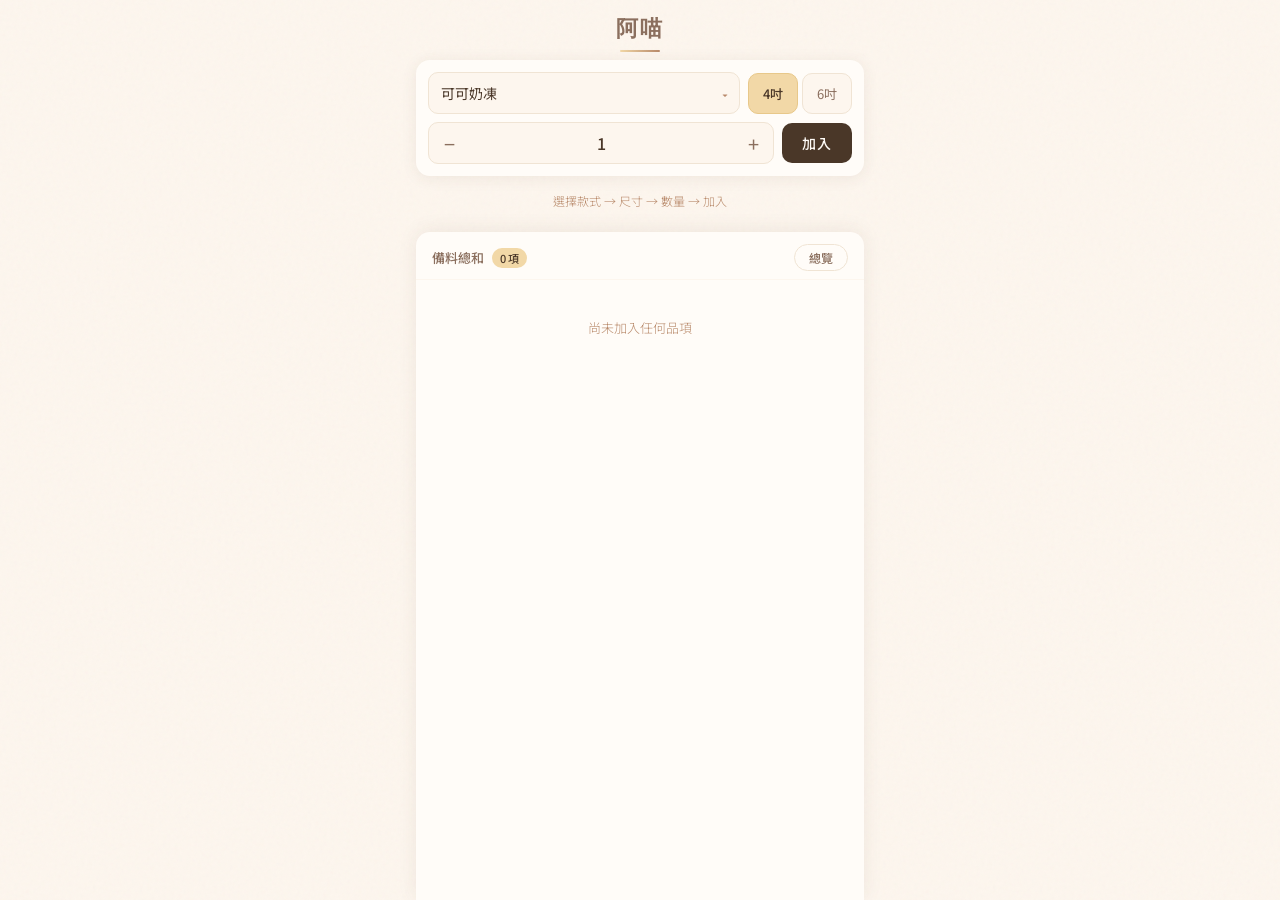
==== index.html @ 3826765e "阿喵 備料計算機 v2.2 (PWA)" ====
<!DOCTYPE html>
<!-- v2.2 updated 2026-09-03 -->
<html lang="zh-TW">
<head>
<meta charset="UTF-8">
<meta name="viewport" content="width=device-width, initial-scale=1.0, maximum-scale=1.0, user-scalable=no, viewport-fit=cover">
<title>阿喵 備料計算機</title>
<link rel="manifest" href="manifest.json">
<link rel="apple-touch-icon" href="apple-touch-icon.png">
<meta name="apple-mobile-web-app-capable" content="yes">
<meta name="mobile-web-app-capable" content="yes">
<meta name="apple-mobile-web-app-title" content="阿喵">
<meta name="apple-mobile-web-app-status-bar-style" content="default">
<meta name="theme-color" content="#FDF6EE">
<link href="https://fonts.googleapis.com/css2?family=Cormorant+Garamond:wght@400;600&family=Noto+Sans+TC:wght@300;400;500;600&display=swap" rel="stylesheet">
<style>
:root {
  --cream: #FDF6EE;
  --cream-dark: #F0E4D4;
  --butter: #F2D8A7;
  --butter-deep: #E8C88A;
  --caramel: #B8896A;
  --mocha: #8B6F5E;
  --dark: #4A3728;
  --white: #FFFCF8;
}

* { margin:0; padding:0; box-sizing:border-box; -webkit-tap-highlight-color:transparent; }

body {
  font-family:'Noto Sans TC',sans-serif;
  background:var(--cream);
  color:var(--dark);
  height:100vh;
  height:100dvh;
  overflow:hidden;
  font-weight:300;
  position:relative;
}

body::before {
  content:'';position:fixed;inset:0;
  background-image:url("data:image/svg+xml,%3Csvg viewBox='0 0 256 256' xmlns='http://www.w3.org/2000/svg'%3E%3Cfilter id='n'%3E%3CfeTurbulence type='fractalNoise' baseFrequency='0.9' numOctaves='4' stitchTiles='stitch'/%3E%3C/filter%3E%3Crect width='100%25' height='100%25' filter='url(%23n)' opacity='0.03'/%3E%3C/svg%3E");
  pointer-events:none;z-index:0;
}

.app {
  height:100vh; height:100dvh;
  max-width:480px; margin:0 auto;
  display:flex; flex-direction:column;
  position:relative; z-index:1;
  padding:0 16px;
}

header {
  text-align:center;
  padding:calc(14px + env(safe-area-inset-top)) 0 8px;
  flex-shrink:0;
}
.logo { font-family:'Cormorant Garamond',serif; font-size:22px; font-weight:600; color:var(--mocha); letter-spacing:2px; }
.logo-line { width:40px; height:2px; background:linear-gradient(90deg,var(--butter),var(--caramel)); margin:6px auto 0; border-radius:2px; }

/* Builder */
.builder {
  flex-shrink:0;
  background:var(--white);
  border-radius:14px;
  box-shadow:0 2px 16px rgba(74,55,40,0.08);
  padding:12px;
  margin-bottom:10px;
}

.builder-row { display:flex; gap:8px; align-items:center; }

.select-wrap { flex:1; position:relative; }

.select-wrap select {
  width:100%;
  padding:10px 32px 10px 12px;
  border:1.5px solid var(--cream-dark);
  border-radius:10px;
  background:var(--cream);
  font-family:'Noto Sans TC',sans-serif;
  font-size:14px; font-weight:400; color:var(--dark);
  appearance:none; cursor:pointer;
  transition:border-color 0.2s;
}
.select-wrap select:focus { outline:none; border-color:var(--butter-deep); }
.select-wrap::after { content:'▾'; position:absolute; right:12px; top:50%; transform:translateY(-50%); font-size:12px; color:var(--caramel); pointer-events:none; }

.size-pills { display:flex; gap:4px; flex-shrink:0; }

.size-pill {
  padding:10px 14px;
  border:1.5px solid var(--cream-dark);
  border-radius:10px;
  background:var(--cream);
  font-family:'Noto Sans TC',sans-serif;
  font-size:13px; font-weight:400; color:var(--mocha);
  cursor:pointer; transition:all 0.2s;
}
.size-pill.active { background:var(--butter); border-color:var(--butter-deep); color:var(--dark); font-weight:500; }

.builder-row2 { display:flex; gap:8px; align-items:center; margin-top:8px; }

.qty-row {
  display:flex; align-items:center; gap:4px;
  background:var(--cream); border:1.5px solid var(--cream-dark);
  border-radius:10px; padding:2px; flex:1;
}

.qty-btn {
  width:36px; height:36px;
  border:none; background:none;
  font-size:20px; color:var(--mocha);
  cursor:pointer; border-radius:8px;
  font-family:'Noto Sans TC',sans-serif;
  transition:background 0.15s;
  display:flex;align-items:center;justify-content:center;
}
.qty-btn:active { background:var(--butter); }

.qty-num { flex:1; text-align:center; font-size:16px; font-weight:500; color:var(--dark); }

.add-btn {
  padding:10px 20px; border:none; border-radius:10px;
  background:var(--dark); color:var(--white);
  font-family:'Noto Sans TC',sans-serif;
  font-size:14px; font-weight:500; cursor:pointer;
  transition:all 0.2s; letter-spacing:1px; flex-shrink:0;
}
.add-btn:active { transform:scale(0.96); opacity:0.9; }

/* Order tags */
.order-area { flex-shrink:0; min-height:36px; margin-bottom:10px; }

.order-tags { display:flex; flex-wrap:wrap; gap:6px; align-items:center; }

.order-tag {
  display:inline-flex; align-items:center; gap:6px;
  background:var(--white); border:1px solid var(--cream-dark);
  border-radius:20px; padding:5px 8px 5px 12px;
  font-size:12px; color:var(--dark); font-weight:400;
  animation:popIn 0.25s ease-out;
}
.order-tag .tag-x {
  width:18px;height:18px; border:none; background:var(--cream);
  border-radius:50%; font-size:11px; color:var(--caramel);
  cursor:pointer; display:flex;align-items:center;justify-content:center;
  font-family:'Noto Sans TC',sans-serif;
}
.order-tag .tag-x:active { background:var(--cream-dark); }

.clear-all {
  font-size:11px; color:var(--caramel); background:none;
  border:1px dashed var(--cream-dark); border-radius:20px;
  padding:5px 12px; cursor:pointer; font-family:'Noto Sans TC',sans-serif;
}
.clear-all:active { background:var(--cream); }

.empty-hint { text-align:center; font-size:12px; color:var(--caramel); padding:6px 0; }

/* Result */
.result-area {
  flex:1; background:var(--white);
  border-radius:14px 14px 0 0;
  box-shadow:0 -2px 20px rgba(74,55,40,0.08);
  display:flex; flex-direction:column;
  overflow:hidden; min-height:0;
}

.result-header {
  padding:12px 16px 8px; font-size:13px; font-weight:500; color:var(--mocha);
  flex-shrink:0; display:flex; align-items:center; gap:8px;
  border-bottom:1px solid var(--cream);
}

.result-badge {
  background:var(--butter); color:var(--dark);
  font-size:11px; font-weight:500; padding:2px 8px; border-radius:20px;
}

.result-scroll {
  flex:1; overflow-y:auto; padding:8px 12px calc(20px + env(safe-area-inset-bottom));
  -webkit-overflow-scrolling:touch;
}

.result-grid { display:grid; grid-template-columns:1fr 1fr; gap:6px; }

.group-block { margin-bottom:14px; transition:opacity 0.3s; }
.group-block:last-child { margin-bottom:0; }
.group-block.done { opacity:0.35; }
.group-block.done .group-title { text-decoration:line-through; }
.group-title {
  font-size:13px; font-weight:500; color:var(--mocha);
  margin-bottom:8px; display:flex; align-items:center; gap:8px;
  cursor:pointer;
}
.group-check {
  width:20px; height:20px; border-radius:6px;
  border:1.5px solid var(--cream-dark); background:var(--white);
  display:flex; align-items:center; justify-content:center;
  flex-shrink:0; transition:all 0.2s;
  font-size:12px; color:transparent;
}
.group-block.done .group-check {
  background:var(--caramel); border-color:var(--caramel); color:var(--white);
}
.group-sizes {
  font-size:11px; font-weight:400; color:var(--caramel);
  background:var(--cream); padding:2px 8px; border-radius:10px;
}

.r-item {
  display:flex; justify-content:space-between; align-items:center;
  padding:10px 12px; background:var(--cream); border-radius:10px;
}
.r-name { font-size:13px; color:var(--dark); font-weight:400; }
.r-note { font-size:11px; color:var(--caramel); font-weight:400; margin-right:3px; }
.r-cream-b { background:#F0D6DC; border:1.5px solid #DBBEC6; }
.r-cream-b .r-name { font-weight:500; color:var(--dark); }
.r-gelatin { background:#E8E0D4; border:1.5px solid #D4C9BB; }
.r-gelatin .r-name { font-weight:500; color:var(--dark); }
.r-amt { font-family:'Noto Sans TC',sans-serif; font-size:17px; font-weight:700; color:var(--dark); }
.r-unit { font-family:'Noto Sans TC',sans-serif; font-size:11px; font-weight:300; color:var(--caramel); margin-left:1px; }

.result-empty { text-align:center; padding:30px 0; font-size:13px; color:var(--caramel); font-weight:300; }

/* Overview button */
.overview-btn {
  margin-left:auto;
  padding:4px 14px;
  border:1.5px solid var(--cream-dark);
  border-radius:20px;
  background:var(--white);
  font-family:'Noto Sans TC',sans-serif;
  font-size:12px; font-weight:500; color:var(--mocha);
  cursor:pointer; transition:all 0.2s;
}
.overview-btn:active { background:var(--cream); }

/* Fullscreen overview mode */
.result-area.overview {
  position:fixed; inset:0; z-index:999;
  border-radius:0;
  background:var(--white);
}
.result-area.overview .result-header {
  padding:calc(16px + env(safe-area-inset-top)) 20px 10px;
}
.result-area.overview .overview-btn {
  background:var(--dark); color:var(--white); border-color:var(--dark);
}
.result-area.overview .result-scroll {
  padding:8px 16px calc(30px + env(safe-area-inset-bottom));
}
.result-area.overview .result-grid {
  grid-template-columns:1fr 1fr 1fr;
  gap:5px;
}
.result-area.overview .r-item {
  padding:7px 10px;
}
.result-area.overview .r-name { font-size:11px; }
.result-area.overview .r-amt { font-size:15px; }
.result-area.overview .r-unit { font-size:10px; }
.result-area.overview .r-note { font-size:9px; }
.result-area.overview .group-block { margin-bottom:10px; }
.result-area.overview .group-title { font-size:12px; margin-bottom:5px; }
.result-area.overview .group-sizes { font-size:10px; }
.result-area.overview .group-check { width:18px; height:18px; font-size:10px; }

@keyframes popIn { from{opacity:0;transform:scale(0.85)} to{opacity:1;transform:scale(1)} }
@media (prefers-reduced-motion: reduce) { .order-tag { animation:none; } .group-block, .size-pill, .add-btn, .overview-btn { transition:none; } }

.result-scroll::-webkit-scrollbar { width:3px; }
.result-scroll::-webkit-scrollbar-track { background:transparent; }
.result-scroll::-webkit-scrollbar-thumb { background:var(--cream-dark); border-radius:3px; }
</style>
</head>
<body>

<div class="app">
  <header>
    <div class="logo">阿喵</div>
    <div class="logo-line"></div>
  </header>

  <div class="builder">
    <div class="builder-row">
      <div class="select-wrap">
        <select id="cakeSelect"></select>
      </div>
      <div class="size-pills" id="sizePills">
        <button class="size-pill active" data-size="4吋" onclick="pickSize(this)">4吋</button>
        <button class="size-pill" data-size="6吋" onclick="pickSize(this)">6吋</button>
      </div>
    </div>
    <div class="builder-row2">
      <div class="qty-row">
        <button class="qty-btn" onclick="adjQty(-1)">−</button>
        <div class="qty-num" id="qtyNum">1</div>
        <button class="qty-btn" onclick="adjQty(1)">+</button>
      </div>
      <button class="add-btn" onclick="addOrder()">加入</button>
    </div>
  </div>

  <div class="order-area" id="orderArea"></div>

  <div class="result-area" id="resultArea">
    <div class="result-header">
      備料總和 <span class="result-badge" id="totalBadge">0 項</span>
      <button class="overview-btn" id="overviewBtn" onclick="toggleOverview()">總覽</button>
    </div>
    <div class="result-scroll">
      <div id="resultContent"></div>
    </div>
  </div>
</div>

<script>
const recipes = {
  "可可奶凍": { cat:"奶凍", flavor:"可可", sizes:{ "4吋":{"牛奶":55,"糖":7,"巧克力":"(2個) 6","可可粉":2,"鮮奶油":25,"吉利丁":[1,0,3]}, "6吋":{"牛奶":90,"糖":10,"巧克力":"(3個) 9","可可粉":2,"鮮奶油":45,"吉利丁":[1,1,3]} }},
  "原味奶凍": { cat:"奶凍", flavor:"原味奶凍", sizes:{ "4吋":{"牛奶":55,"糖":9,"吉利丁":[1,0,3],"鮮奶油":25}, "6吋":{"牛奶":100,"糖":16,"吉利丁":[1,1,3],"鮮奶油":45} }},
  "紅茶奶凍": { cat:"奶凍", flavor:"紅茶", sizes:{ "4吋":{"紅茶包":1,"牛奶":65,"糖":9,"吉利丁":[1,0,3],"鮮奶油":25}, "6吋":{"紅茶包":1,"牛奶":110,"糖":16,"吉利丁":[1,1,3],"鮮奶油":45} }},
  "抹面香草奶油": { cat:"香草", flavor:"香草", sizes:{ "4吋":{"鮮奶油":20,"砂糖":9,"香草籽醬":2,"B鮮奶油":100}, "6吋":{"鮮奶油":50,"砂糖":16,"香草籽醬":3,"B鮮奶油":150} }},
  "香草鮮奶油": { cat:"香草", flavor:"香草", sizes:{ "4吋":{"鮮奶油":50,"砂糖":16,"香草籽醬":1.5,"B鮮奶油":190}, "6吋":{"鮮奶油":100,"砂糖":22,"香草籽醬":2,"B鮮奶油":225} }},
  "香草奶油裸蛋糕": { cat:"香草", flavor:"香草", sizes:{ "4吋":{"鮮奶油":17,"砂糖":10,"香草籽醬":1,"B鮮奶油":110}, "6吋":{"鮮奶油":33,"砂糖":19,"香草籽醬":3,"B鮮奶油":207} }},
  "內餡茶味奶油（金萱）": { cat:"茶味", flavor:"金萱", sizes:{ "4吋":{"鮮奶油":14,"砂糖":8,"金萱茶粉":3,"白巧克力":10}, "6吋":{"鮮奶油":23,"砂糖":12,"金萱茶粉":4,"白巧克力":17} }},
  "茶類鮮奶油（金萱）": { cat:"茶味", flavor:"金萱", sizes:{ "4吋":{"鮮奶油":22,"砂糖":12,"金萱茶粉":2.7,"白巧克力":15}, "6吋":{"鮮奶油":40,"砂糖":22,"金萱茶粉":4.4,"白巧克力":29} }},
  "茶味奶油裸蛋糕（金萱）": { cat:"茶味", flavor:"金萱", sizes:{ "4吋":{"鮮奶油":17,"砂糖":9,"金萱茶粉":3,"白巧克力":12}, "6吋":{"鮮奶油":33,"砂糖":18,"金萱茶粉":4.5,"白巧克力":24} }},
  "內餡茶味奶油（鐵觀音）": { cat:"茶味", flavor:"鐵觀音", sizes:{ "4吋":{"鮮奶油":14,"砂糖":8,"鐵觀音茶粉":3,"白巧克力":10}, "6吋":{"鮮奶油":23,"砂糖":12,"鐵觀音茶粉":4,"白巧克力":17} }},
  "茶類鮮奶油（鐵觀音）": { cat:"茶味", flavor:"鐵觀音", sizes:{ "4吋":{"鮮奶油":22,"砂糖":12,"鐵觀音茶粉":2.7,"白巧克力":15}, "6吋":{"鮮奶油":40,"砂糖":22,"鐵觀音茶粉":4.4,"白巧克力":29} }},
  "茶味奶油裸蛋糕（鐵觀音）": { cat:"茶味", flavor:"鐵觀音", sizes:{ "4吋":{"鮮奶油":17,"砂糖":9,"鐵觀音茶粉":3,"白巧克力":12}, "6吋":{"鮮奶油":33,"砂糖":18,"鐵觀音茶粉":4.5,"白巧克力":24} }},
  "內餡茶味奶油（伯爵）": { cat:"茶味", flavor:"伯爵", sizes:{ "4吋":{"鮮奶油":14,"砂糖":8,"伯爵茶粉":3,"白巧克力":10}, "6吋":{"鮮奶油":23,"砂糖":12,"伯爵茶粉":4,"白巧克力":17} }},
  "茶類鮮奶油（伯爵）": { cat:"茶味", flavor:"伯爵", sizes:{ "4吋":{"鮮奶油":22,"砂糖":12,"伯爵茶粉":2.7,"白巧克力":15}, "6吋":{"鮮奶油":40,"砂糖":22,"伯爵茶粉":4.4,"白巧克力":29} }},
  "茶味奶油裸蛋糕（伯爵）": { cat:"茶味", flavor:"伯爵", sizes:{ "4吋":{"鮮奶油":17,"砂糖":9,"伯爵茶粉":3,"白巧克力":12}, "6吋":{"鮮奶油":33,"砂糖":18,"伯爵茶粉":4.5,"白巧克力":24} }},
  "內餡茶味奶油（焙茶）": { cat:"茶味", flavor:"焙茶", sizes:{ "4吋":{"鮮奶油":14,"砂糖":8,"焙茶茶粉":4,"白巧克力":10}, "6吋":{"鮮奶油":23,"砂糖":12,"焙茶茶粉":5,"白巧克力":17} }},
  "茶類鮮奶油（焙茶）": { cat:"茶味", flavor:"焙茶", sizes:{ "4吋":{"鮮奶油":22,"砂糖":12,"焙茶茶粉":3.7,"白巧克力":15}, "6吋":{"鮮奶油":40,"砂糖":22,"焙茶茶粉":5.4,"白巧克力":29} }},
  "茶味奶油裸蛋糕（焙茶）": { cat:"茶味", flavor:"焙茶", sizes:{ "4吋":{"鮮奶油":17,"砂糖":9,"焙茶茶粉":3,"白巧克力":12}, "6吋":{"鮮奶油":33,"砂糖":18,"焙茶茶粉":5.5,"白巧克力":24} }},
  "漸層款內餡茶味奶油（金萱）": { cat:"漸層", flavor:"金萱", sizes:{ "4吋":{"鮮奶油":17,"砂糖":9,"金萱茶粉":3,"白巧克力":12}, "6吋":{"鮮奶油":26,"砂糖":15,"金萱茶粉":4,"白巧克力":19} }},
  "漸層款內餡茶味奶油（鐵觀音）": { cat:"漸層", flavor:"鐵觀音", sizes:{ "4吋":{"鮮奶油":17,"砂糖":9,"鐵觀音茶粉":3,"白巧克力":12}, "6吋":{"鮮奶油":26,"砂糖":15,"鐵觀音茶粉":4,"白巧克力":19} }},
  "漸層款內餡茶味奶油（伯爵）": { cat:"漸層", flavor:"伯爵", sizes:{ "4吋":{"鮮奶油":17,"砂糖":9,"伯爵茶粉":3,"白巧克力":12}, "6吋":{"鮮奶油":26,"砂糖":15,"伯爵茶粉":4,"白巧克力":19} }},
  "漸層款內餡茶味奶油（焙茶）": { cat:"漸層", flavor:"焙茶", sizes:{ "4吋":{"鮮奶油":17,"砂糖":9,"焙茶茶粉":4,"白巧克力":12}, "6吋":{"鮮奶油":26,"砂糖":15,"焙茶茶粉":5,"白巧克力":19} }},
  "漸層款式原味抹面奶油": { cat:"漸層", flavor:"香草", sizes:{ "4吋":{"鮮奶油":20,"砂糖":9,"香草籽醬":2}, "6吋":{"鮮奶油":50,"砂糖":16,"香草籽醬":3} }}
};

let currentSize="4吋", currentQty=1, orders=[], oid=0;
const doneGroups=new Set(); // 已勾選完成的口味，重新渲染後保留

function initSelect(){
  const sel=document.getElementById('cakeSelect');
  let cat='',html='';
  Object.entries(recipes).forEach(([n,r])=>{
    if(r.cat!==cat){if(cat)html+='</optgroup>';cat=r.cat;html+=`<optgroup label="── ${r.cat} ──">`;}
    html+=`<option value="${n}">${n}</option>`;
  });
  html+='</optgroup>';
  sel.innerHTML=html;
}

function pickSize(btn){
  document.querySelectorAll('.size-pill').forEach(b=>b.classList.remove('active'));
  btn.classList.add('active');
  currentSize=btn.dataset.size;
}

function adjQty(d){
  currentQty=Math.max(1,Math.min(99,currentQty+d));
  document.getElementById('qtyNum').textContent=currentQty;
}

function addOrder(){
  const name=document.getElementById('cakeSelect').value;
  orders.push({id:++oid,name,size:currentSize,qty:currentQty});
  currentQty=1;document.getElementById('qtyNum').textContent=1;
  renderOrders();renderResult();
}

function removeOrder(id){orders=orders.filter(o=>o.id!==id);renderOrders();renderResult();}
function clearAll(){orders=[];doneGroups.clear();renderOrders();renderResult();}
function toggleGroup(el){
  const blk=el.parentElement;
  blk.classList.toggle('done');
  const f=blk.dataset.flavor;
  if(blk.classList.contains('done')) doneGroups.add(f); else doneGroups.delete(f);
}
function toggleOverview(){
  const area=document.getElementById('resultArea');
  area.classList.toggle('overview');
  const btn=document.getElementById('overviewBtn');
  btn.textContent=area.classList.contains('overview')?'返回':'總覽';
}

function renderOrders(){
  const area=document.getElementById('orderArea');
  if(!orders.length){area.innerHTML='<div class="empty-hint">選擇款式 → 尺寸 → 數量 → 加入</div>';return;}
  area.innerHTML=`<div class="order-tags">${orders.map(o=>
    `<span class="order-tag">${o.name} ${o.size}×${o.qty}<button class="tag-x" onclick="removeOrder(${o.id})">✕</button></span>`
  ).join('')}<button class="clear-all" onclick="clearAll()">清除全部</button></div>`;
}

function renderResult(){
  const content=document.getElementById('resultContent');
  const badge=document.getElementById('totalBadge');
  if(!orders.length){badge.textContent='0 項';content.innerHTML='<div class="result-empty">尚未加入任何品項</div>';return;}

  // Group orders by flavor
  const groups={};
  orders.forEach(o=>{
    const flavor=recipes[o.name].flavor;
    if(!groups[flavor]) groups[flavor]=[];
    groups[flavor].push(o);
  });

  const unitMap={"紅茶包":"包","吉利丁":"片","巧克力":"g"};
  const ord=["吉利丁","鮮奶油","牛奶","砂糖","糖","白巧克力","巧克力","可可粉","金萱茶粉","鐵觀音茶粉","伯爵茶粉","焙茶茶粉","香草籽醬","紅茶包","B鮮奶油"];

  // Sort flavors by priority
  const flavorOrder=["原味奶凍","香草","紅茶","可可","金萱","鐵觀音","伯爵","焙茶"];
  const groupNames=Object.keys(groups).sort((a,b)=>{
    const ia=flavorOrder.indexOf(a), ib=flavorOrder.indexOf(b);
    return (ia===-1?99:ia)-(ib===-1?99:ib);
  });
  // 只保留目前仍存在的口味勾選狀態
  [...doneGroups].forEach(f=>{ if(!groups[f]) doneGroups.delete(f); });
  badge.textContent=`${groupNames.length} 品項`;

  let html='';
  groupNames.forEach(flavor=>{
    const items=groups[flavor];
    // Merge same name+size by summing qty
    const merged={};
    const order=[];
    items.forEach(o=>{
      let short=o.name.replace(/（.+?）/,'').replace(flavor,'').trim();
      if(!short) short=o.name; // 例如「原味奶凍」名稱即口味，避免標籤留空
      const key=short+'|'+o.size;
      if(!merged[key]){merged[key]={short,size:o.size,qty:0};order.push(key);}
      merged[key].qty+=o.qty;
    });
    const label=order.map(k=>{
      const m=merged[k];
      return`${m.short}${m.size}×${m.qty}`;
    }).join(' + ');

    // Sum ingredients within this group
    const totals={};
    const pieceCounts={};
    const gelatinFrac={num:0,den:3}; // track gelatin as thirds
    let hasGelatin=false;
    items.forEach(o=>{
      const ings=recipes[o.name].sizes[o.size];
      Object.entries(ings).forEach(([k,v])=>{
        if(Array.isArray(v)){
          // Gelatin: [whole, numerator, denominator]
          hasGelatin=true;
          const thirds=(v[0]*v[2]+v[1])*o.qty;
          gelatinFrac.num+=thirds;
        } else if(typeof v==='string'){
          const match=v.match(/\((\d+)個\)\s*([\d.]+)/);
          if(match){
            pieceCounts[k]=(pieceCounts[k]||0)+parseInt(match[1])*o.qty;
            totals[k]=(totals[k]||0)+parseFloat(match[2])*o.qty;
          }
        } else {
          totals[k]=(totals[k]||0)+v*o.qty;
        }
      });
    });
    // Convert gelatin fraction to display
    if(hasGelatin){
      const whole=Math.floor(gelatinFrac.num/gelatinFrac.den);
      const rem=gelatinFrac.num%gelatinFrac.den;
      let gelatinDisplay='';
      if(whole>0&&rem>0) gelatinDisplay=`${whole}又${rem}/${gelatinFrac.den}`;
      else if(whole>0) gelatinDisplay=`${whole}`;
      else if(rem>0) gelatinDisplay=`${rem}/${gelatinFrac.den}`;
      else gelatinDisplay='0';
      totals['吉利丁']=gelatinDisplay;
    }

    const entries=Object.entries(totals);
    entries.sort((a,b)=>{const ia=ord.indexOf(a[0]),ib=ord.indexOf(b[0]);return(ia===-1?99:ia)-(ib===-1?99:ib);});

    html+=`<div class="group-block${doneGroups.has(flavor)?' done':''}" data-flavor="${flavor}">`;
    html+=`<div class="group-title" onclick="toggleGroup(this)"><div class="group-check">✓</div>${flavor}<span class="group-sizes">${label}</span></div>`;
    html+=`<div class="result-grid">${entries.map(([ing,amt])=>{
      const unit=unitMap[ing]||'g';
      const cls=ing==='B鮮奶油'?'r-item r-cream-b':ing==='吉利丁'?'r-item r-gelatin':'r-item';
      const pieceNote=pieceCounts[ing]?`<span class="r-note">(${pieceCounts[ing]}個)</span>`:'';
      const isGelatin=ing==='吉利丁';
      const displayAmt=isGelatin?amt:(Number.isInteger(amt)?amt:parseFloat(amt.toFixed(2)));
      const unitText=isGelatin?'片':unit;
      return`<div class="${cls}"><span class="r-name">${ing}</span><span class="r-amt">${pieceNote}${displayAmt}<span class="r-unit">${unitText}</span></span></div>`;
    }).join('')}</div></div>`;
  });

  content.innerHTML=html;
}

initSelect();renderOrders();renderResult();
</script>
</body>
</html>
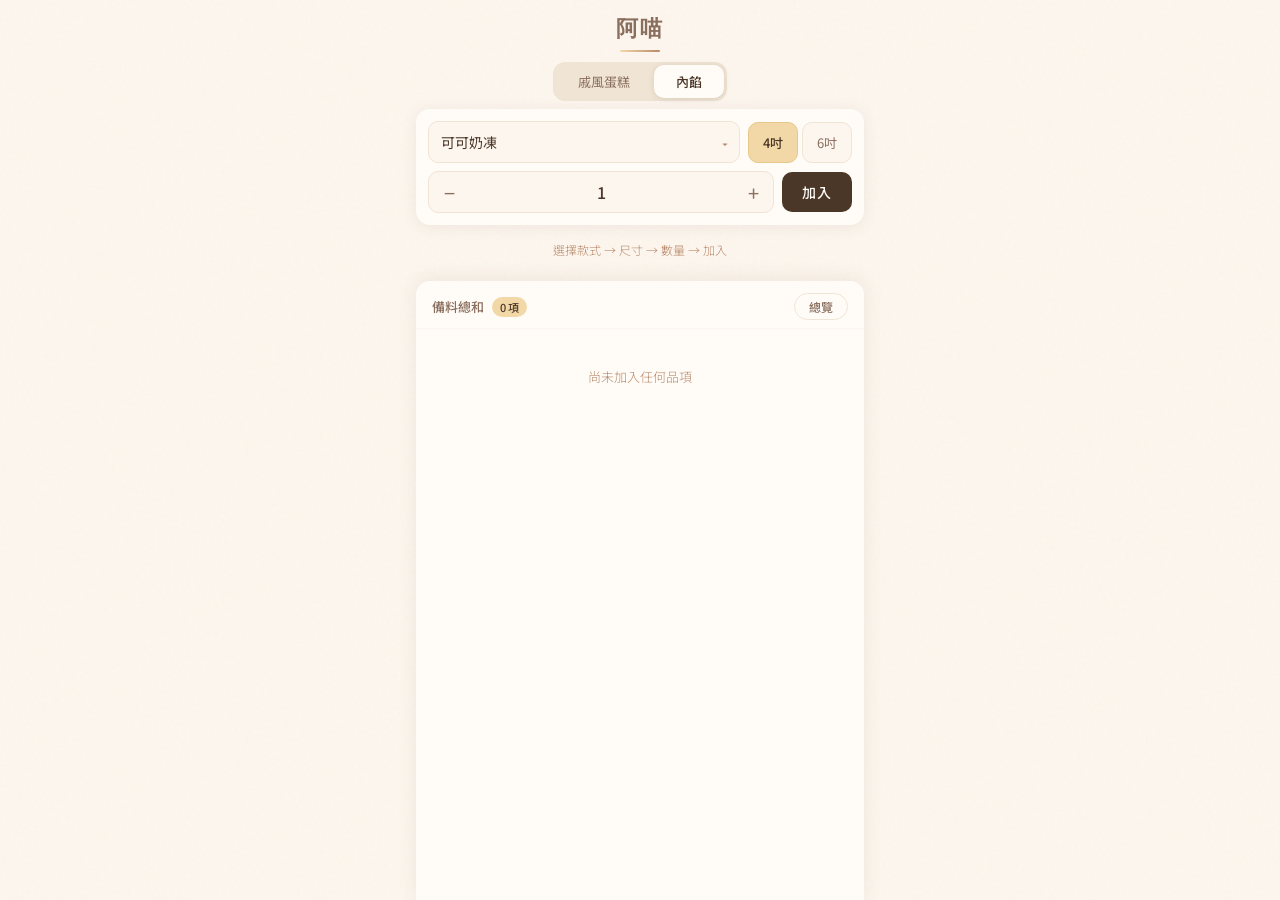
==== commit 69545a78: "v2.4: 新增戚風蛋糕模式（原味＋四種茶味），與內餡切換、各自獨立計算 Co-Authored-By: Claude Fable 5.1 <noreply@anthropic.com>" ====
--- a/index.html
+++ b/index.html
@@ -1,5 +1,5 @@
 <!DOCTYPE html>
-<!-- v2.2 updated 2026-09-03 -->
+<!-- v2.4 updated 2026-09-14 -->
 <html lang="zh-TW">
 <head>
 <meta charset="UTF-8">
@@ -60,6 +60,19 @@
 .logo { font-family:'Cormorant Garamond',serif; font-size:22px; font-weight:600; color:var(--mocha); letter-spacing:2px; }
 .logo-line { width:40px; height:2px; background:linear-gradient(90deg,var(--butter),var(--caramel)); margin:6px auto 0; border-radius:2px; }
 
+/* Mode toggle: 戚風蛋糕 / 內餡 */
+.mode-toggle {
+  display:inline-flex; margin:10px auto 0;
+  background:var(--cream-dark); border-radius:12px; padding:3px; gap:2px;
+}
+.mode-btn {
+  padding:7px 22px; border:none; border-radius:10px;
+  background:transparent; color:var(--mocha);
+  font-family:'Noto Sans TC',sans-serif; font-size:13px; font-weight:400;
+  cursor:pointer; transition:all 0.2s;
+}
+.mode-btn.active { background:var(--white); color:var(--dark); font-weight:500; box-shadow:0 1px 6px rgba(74,55,40,0.12); }
+
 /* Builder */
 .builder {
   flex-shrink:0;
@@ -271,7 +284,7 @@
 .result-area.overview .group-check { width:18px; height:18px; font-size:10px; }
 
 @keyframes popIn { from{opacity:0;transform:scale(0.85)} to{opacity:1;transform:scale(1)} }
-@media (prefers-reduced-motion: reduce) { .order-tag { animation:none; } .group-block, .size-pill, .add-btn, .overview-btn { transition:none; } }
+@media (prefers-reduced-motion: reduce) { .order-tag { animation:none; } .group-block, .size-pill, .add-btn, .overview-btn, .mode-btn { transition:none; } }
 
 .result-scroll::-webkit-scrollbar { width:3px; }
 .result-scroll::-webkit-scrollbar-track { background:transparent; }
@@ -284,6 +297,10 @@
   <header>
     <div class="logo">阿喵</div>
     <div class="logo-line"></div>
+    <div class="mode-toggle" id="modeToggle">
+      <button class="mode-btn" data-mode="chiffon" onclick="setMode('chiffon')">戚風蛋糕</button>
+      <button class="mode-btn active" data-mode="filling" onclick="setMode('filling')">內餡</button>
+    </div>
   </header>
 
   <div class="builder">
@@ -346,13 +363,46 @@
   "漸層款式原味抹面奶油": { cat:"漸層", flavor:"香草", sizes:{ "4吋":{"鮮奶油":20,"砂糖":9,"香草籽醬":2}, "6吋":{"鮮奶油":50,"砂糖":16,"香草籽醬":3} }}
 };
 
-let currentSize="4吋", currentQty=1, orders=[], oid=0;
-const doneGroups=new Set(); // 已勾選完成的口味，重新渲染後保留
+// 戚風蛋糕（與內餡分開計算）
+const chiffonRecipes = {
+  "原味戚風": { cat:"戚風", flavor:"原味", sizes:{ "4吋":{"低筋麵粉":20,"沙拉油":10,"牛奶":12,"蛋黃":17,"砂糖":15,"蛋白":37}, "6吋":{"低筋麵粉":60,"沙拉油":30,"牛奶":36,"蛋黃":51,"砂糖":45,"蛋白":110} }},
+  "茶味戚風（金萱）": { cat:"戚風", flavor:"金萱", sizes:{ "4吋":{"低筋麵粉":17,"金萱茶粉":2,"沙拉油":10,"牛奶":16,"蛋黃":17,"砂糖":15,"蛋白":37}, "6吋":{"低筋麵粉":50,"金萱茶粉":4,"沙拉油":30,"牛奶":50,"蛋黃":52,"砂糖":45,"蛋白":110} }},
+  "茶味戚風（鐵觀音）": { cat:"戚風", flavor:"鐵觀音", sizes:{ "4吋":{"低筋麵粉":17,"鐵觀音茶粉":2,"沙拉油":10,"牛奶":16,"蛋黃":17,"砂糖":15,"蛋白":37}, "6吋":{"低筋麵粉":50,"鐵觀音茶粉":4,"沙拉油":30,"牛奶":50,"蛋黃":52,"砂糖":45,"蛋白":110} }},
+  "茶味戚風（伯爵）": { cat:"戚風", flavor:"伯爵", sizes:{ "4吋":{"低筋麵粉":17,"伯爵茶粉":2,"沙拉油":10,"牛奶":16,"蛋黃":17,"砂糖":15,"蛋白":37}, "6吋":{"低筋麵粉":50,"伯爵茶粉":4,"沙拉油":30,"牛奶":50,"蛋黃":52,"砂糖":45,"蛋白":110} }},
+  "茶味戚風（焙茶）": { cat:"戚風", flavor:"焙茶", sizes:{ "4吋":{"低筋麵粉":17,"焙茶茶粉":2,"沙拉油":10,"牛奶":16,"蛋黃":17,"砂糖":15,"蛋白":37}, "6吋":{"低筋麵粉":50,"焙茶茶粉":4,"沙拉油":30,"牛奶":50,"蛋黃":52,"砂糖":45,"蛋白":110} }}
+};
+
+// 兩個模式各自獨立的配方、材料顯示順序、品項清單與勾選狀態
+const modes={
+  filling:{ recipes, ord:["吉利丁","鮮奶油","牛奶","砂糖","糖","白巧克力","巧克力","可可粉","金萱茶粉","鐵觀音茶粉","伯爵茶粉","焙茶茶粉","香草籽醬","紅茶包","B鮮奶油"], orders:[], doneGroups:new Set() },
+  chiffon:{ recipes:chiffonRecipes, ord:["低筋麵粉","金萱茶粉","鐵觀音茶粉","伯爵茶粉","焙茶茶粉","沙拉油","牛奶","蛋黃","砂糖","蛋白"], orders:[], doneGroups:new Set() }
+};
+let mode='filling';
+let currentSize="4吋", currentQty=1, oid=0;
+let orders=modes[mode].orders;          // 永遠指向目前模式的陣列（只做原地修改，不重新指派）
+let doneGroups=modes[mode].doneGroups;  // 已勾選完成的口味，重新渲染後保留
+function R(){return modes[mode].recipes;}
+// 備料順序：原味奶凍 → 原味戚風 → 香草奶油類 → 紅茶奶凍 → 可可奶凍 → 茶類
+const flavorOrder=["原味奶凍","原味","香草","紅茶","可可","金萱","鐵觀音","伯爵","焙茶"];
+function flavorRank(f){const i=flavorOrder.indexOf(f);return i===-1?99:i;}
+function orderSortKey(o){return [flavorRank(R()[o.name].flavor), Object.keys(R()).indexOf(o.name), o.size==="4吋"?0:1];}
+
+function setMode(m){
+  if(!modes[m]) return;
+  mode=m; orders=modes[m].orders; doneGroups=modes[m].doneGroups;
+  document.querySelectorAll('.mode-btn').forEach(b=>b.classList.toggle('active',b.dataset.mode===m));
+  currentQty=1;document.getElementById('qtyNum').textContent=1;
+  initSelect();renderOrders();renderResult();
+  try{localStorage.setItem('ameow-mode',m);}catch(e){}
+}
+function sortOrders(){
+  orders.sort((a,b)=>{const ka=orderSortKey(a),kb=orderSortKey(b);for(let i=0;i<ka.length;i++){if(ka[i]!==kb[i])return ka[i]-kb[i];}return a.id-b.id;});
+}
 
 function initSelect(){
   const sel=document.getElementById('cakeSelect');
   let cat='',html='';
-  Object.entries(recipes).forEach(([n,r])=>{
+  Object.entries(R()).forEach(([n,r])=>{
     if(r.cat!==cat){if(cat)html+='</optgroup>';cat=r.cat;html+=`<optgroup label="── ${r.cat} ──">`;}
     html+=`<option value="${n}">${n}</option>`;
   });
@@ -373,13 +423,16 @@
 
 function addOrder(){
   const name=document.getElementById('cakeSelect').value;
-  orders.push({id:++oid,name,size:currentSize,qty:currentQty});
+  const existing=orders.find(o=>o.name===name&&o.size===currentSize);
+  if(existing) existing.qty=Math.min(99,existing.qty+currentQty); // 同款同尺寸合併數量
+  else orders.push({id:++oid,name,size:currentSize,qty:currentQty});
+  sortOrders();
   currentQty=1;document.getElementById('qtyNum').textContent=1;
   renderOrders();renderResult();
 }
 
-function removeOrder(id){orders=orders.filter(o=>o.id!==id);renderOrders();renderResult();}
-function clearAll(){orders=[];doneGroups.clear();renderOrders();renderResult();}
+function removeOrder(id){const i=orders.findIndex(o=>o.id===id);if(i>-1)orders.splice(i,1);renderOrders();renderResult();}
+function clearAll(){orders.length=0;doneGroups.clear();renderOrders();renderResult();}
 function toggleGroup(el){
   const blk=el.parentElement;
   blk.classList.toggle('done');
@@ -409,20 +462,16 @@
   // Group orders by flavor
   const groups={};
   orders.forEach(o=>{
-    const flavor=recipes[o.name].flavor;
+    const flavor=R()[o.name].flavor;
     if(!groups[flavor]) groups[flavor]=[];
     groups[flavor].push(o);
   });
 
   const unitMap={"紅茶包":"包","吉利丁":"片","巧克力":"g"};
-  const ord=["吉利丁","鮮奶油","牛奶","砂糖","糖","白巧克力","巧克力","可可粉","金萱茶粉","鐵觀音茶粉","伯爵茶粉","焙茶茶粉","香草籽醬","紅茶包","B鮮奶油"];
-
-  // Sort flavors by priority
-  const flavorOrder=["原味奶凍","香草","紅茶","可可","金萱","鐵觀音","伯爵","焙茶"];
-  const groupNames=Object.keys(groups).sort((a,b)=>{
-    const ia=flavorOrder.indexOf(a), ib=flavorOrder.indexOf(b);
-    return (ia===-1?99:ia)-(ib===-1?99:ib);
-  });
+  const ord=modes[mode].ord;
+
+  // Sort flavors by prep priority
+  const groupNames=Object.keys(groups).sort((a,b)=>flavorRank(a)-flavorRank(b));
   // 只保留目前仍存在的口味勾選狀態
   [...doneGroups].forEach(f=>{ if(!groups[f]) doneGroups.delete(f); });
   badge.textContent=`${groupNames.length} 品項`;
@@ -451,7 +500,7 @@
     const gelatinFrac={num:0,den:3}; // track gelatin as thirds
     let hasGelatin=false;
     items.forEach(o=>{
-      const ings=recipes[o.name].sizes[o.size];
+      const ings=R()[o.name].sizes[o.size];
       Object.entries(ings).forEach(([k,v])=>{
         if(Array.isArray(v)){
           // Gelatin: [whole, numerator, denominator]
@@ -500,7 +549,7 @@
   content.innerHTML=html;
 }
 
-initSelect();renderOrders();renderResult();
+(function(){let m='filling';try{m=localStorage.getItem('ameow-mode')||m;}catch(e){}setMode(modes[m]?m:'filling');})();
 </script>
 </body>
 </html>
